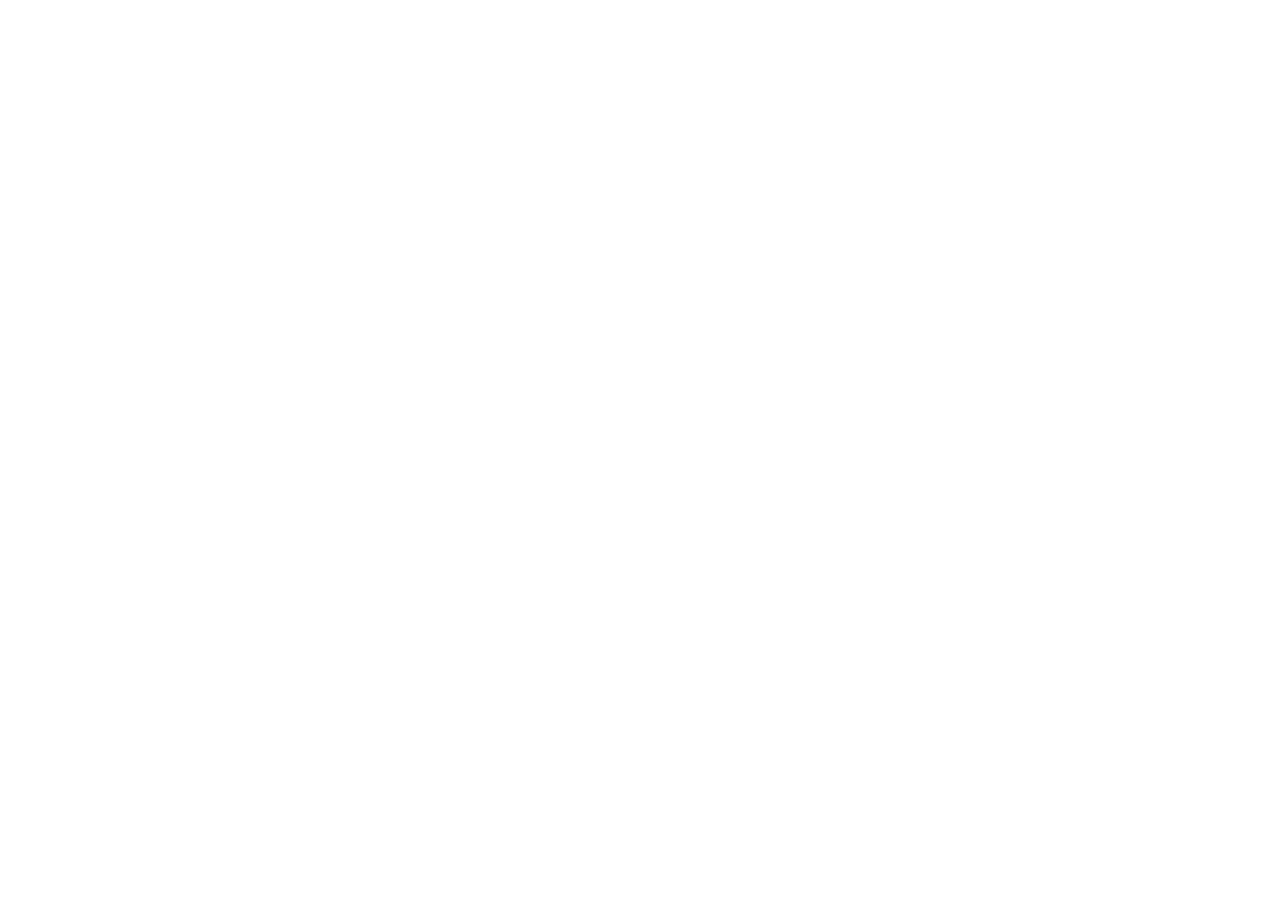
==== students/detra/detra.html @ 2f1594df "Initial commit, created html and css files" ====
<!DOCTYPE html>
<html lang="en">

<head>
    <meta charset="UTF-8">
    <meta name="viewport" content="width=device-width, initial-scale=1.0">
    <title>Document</title>
</head>

<body>

</body>

</html>
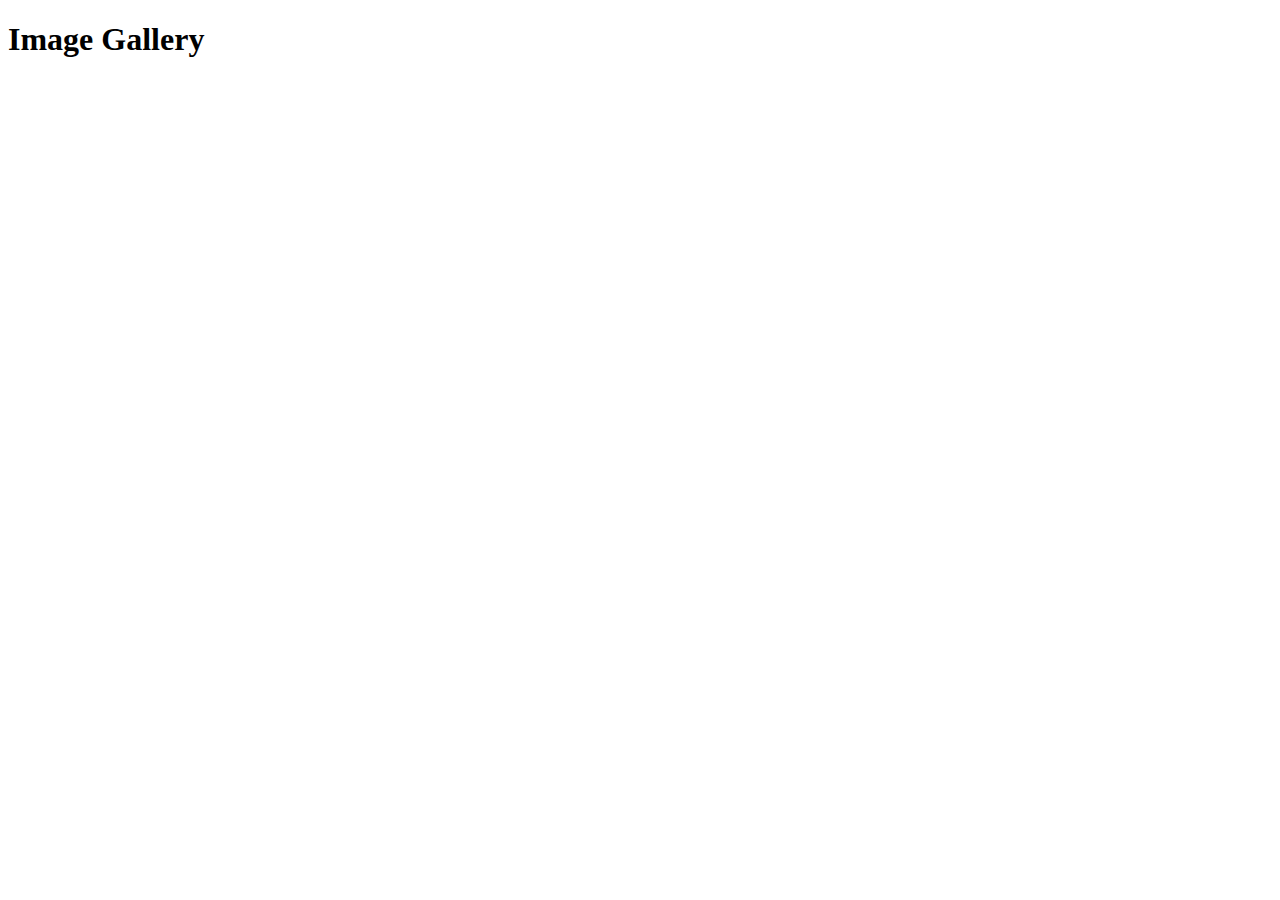
==== commit 1fb8fe5b: "WIP created html and css files" ====
--- a/students/detra/detra.html
+++ b/students/detra/detra.html
@@ -8,7 +8,42 @@
 </head>
 
 <body>
-
+    <header>
+        <h1>Image Gallery</h1>
+    </header>
+    <section>
+        <picture></picture>
+    </section>
 </body>
 
+
+<!--
+
+Assignment: Image Gallery
+You can add 8 images that you love from your life (pictures of your kids, your spouse or significant other, pictures you’ve taken -- the list goes on and on) or any random selection of pictures from a site like Unsplash. 
+
+Images should:
+All be the same height (done via CSS)
+Have a bit of space between each image
+Have alt text
+
+Site should:
+Be responsive. We should be able to see this on our laptop, our tablets, or our phones and see all your hard work!
+Be deployed via surge.sh
+
+Code should:
+Contain media queries, flexbox, or a mixture of both
+Be version controlled via GitHub
+Contain more than one git commit (commit often so we can see the progress)
+
+Your assignment will be marked complete when you’ve submitted a Google Doc via Google Classroom in the Assignment section with:
+A link to your surge.sh site
+A link to your GitHub repository containing all of your code
+
+
+
+
+
+-->
+
 </html>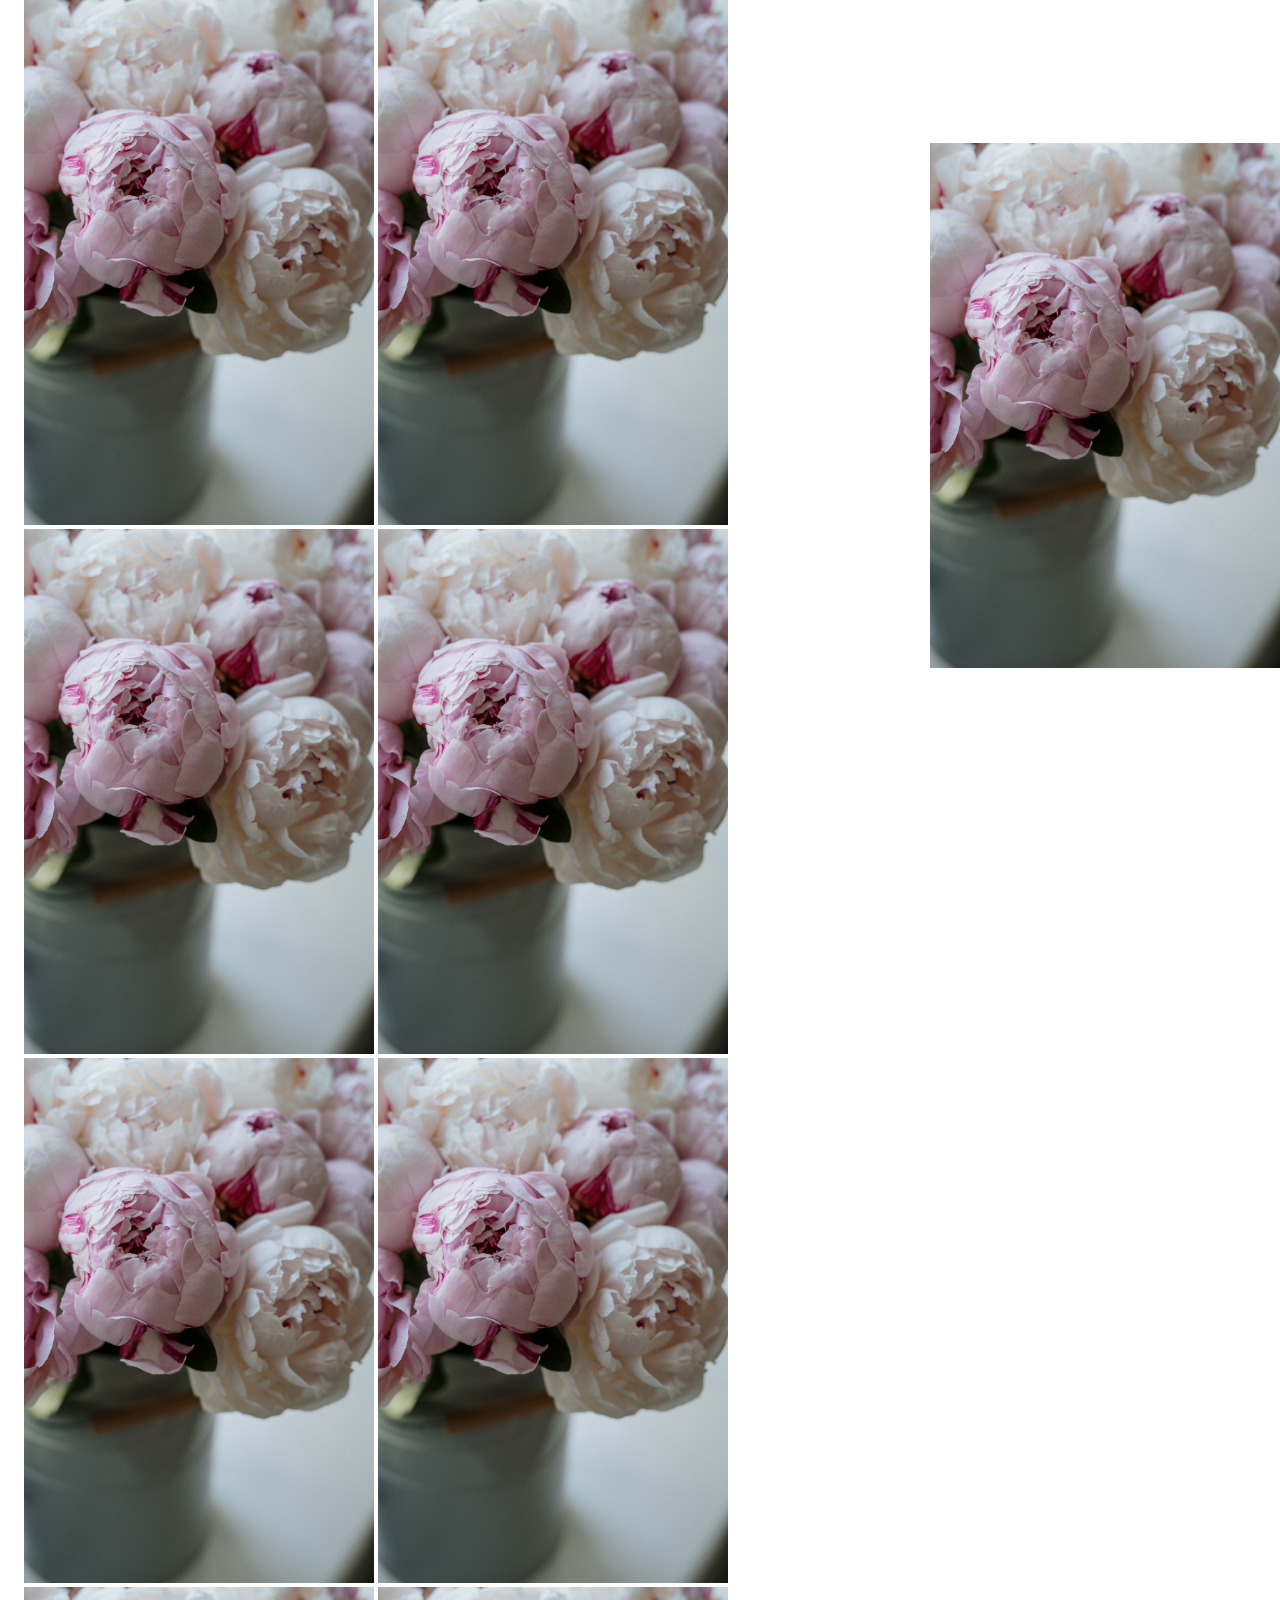
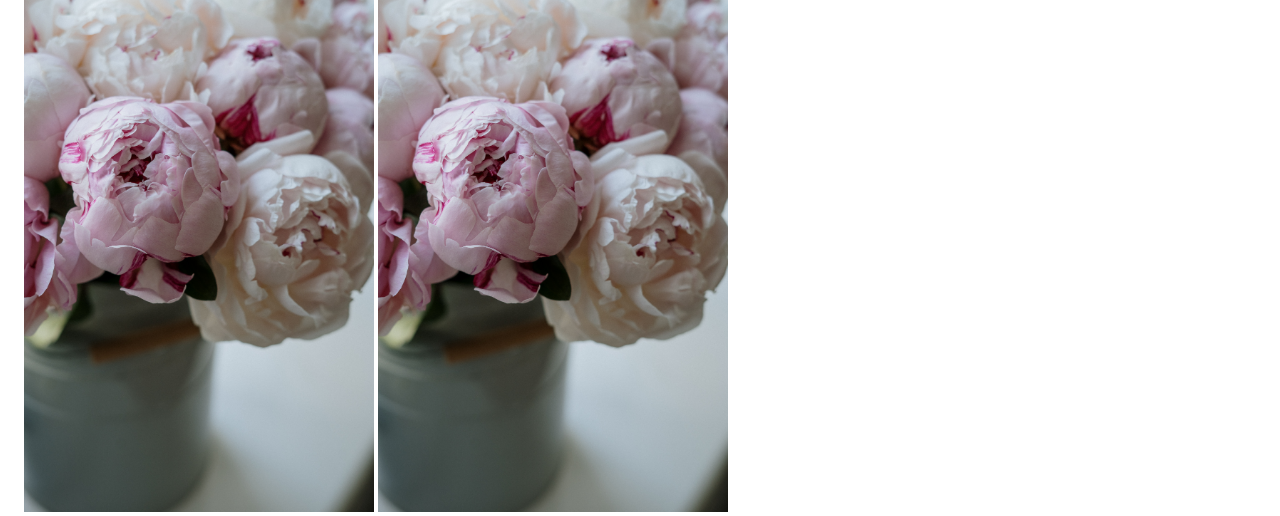
==== commit d2cb9a28: "WIP working on spacing" ====
--- a/students/detra/detra.html
+++ b/students/detra/detra.html
@@ -4,16 +4,28 @@
 <head>
     <meta charset="UTF-8">
     <meta name="viewport" content="width=device-width, initial-scale=1.0">
-    <title>Document</title>
+    <link rel="stylesheet" href="style.css">
+    <link href="https://fonts.googleapis.com/css2?family=Roboto:wght@100;300;400;500&display=swap" rel="stylesheet">
+    <title>Responsive Image Gallery</title>
 </head>
 
 <body>
-    <header>
-        <h1>Image Gallery</h1>
-    </header>
-    <section>
-        <picture></picture>
-    </section>
+
+    <div class="container">
+        <div class="img-gallery">
+            <img src="img/pexels-cottonbro-4499922.jpg" alt="flower">
+            <img src="img/pexels-cottonbro-4499922.jpg" alt="flower">
+            <img src="img/pexels-cottonbro-4499922.jpg" alt="flower">
+            <img src="img/pexels-cottonbro-4499922.jpg" alt="flower">
+            <img src="img/pexels-cottonbro-4499922.jpg" alt="flower">
+            <img src="img/pexels-cottonbro-4499922.jpg" alt="flower">
+            <img src="img/pexels-cottonbro-4499922.jpg" alt="flower">
+            <img src="img/pexels-cottonbro-4499922.jpg" alt="flower">
+        </div>
+    </div>
+    <img src="img/pexels-cottonbro-4499922.jpg" alt="flower">
+
+
 </body>
 
 
--- a/students/detra/style.css
+++ b/students/detra/style.css
@@ -0,0 +1,114 @@
+/*
+COLOR PALETTE
+Pink #ffc0b5
+#ffa393
+#ff9582 75%
+*/
+
+* {
+    margin: 0;
+    padding: 0;
+    box-sizing: border-box;
+}
+
+html {
+    font-family: 'Roboto', sans-serif;
+    font-size: 16px;
+}
+
+body {
+    width: 100%;
+    height: 90vh;
+    display: flex;
+}
+
+.container {
+    /*flex-wrap: wrap;
+    justify-content: center;
+    height: 95vh;
+    max-width: 1140px;
+    padding: 10px;
+    */
+    width: 100%;
+    max-width: 120rem;
+    margin: auto;
+    padding: 0 1.5rem;
+}
+
+/*
+h1 {
+    color: #ff9582;
+    font-weight: 400;
+}
+*/
+
+img {
+    width: 350px;
+    height: auto px;
+    margin: auto;
+}
+
+
+
+
+.img gallery {
+    width: 50%;
+    height: auto;
+}
+
+/*
+.item {
+    flex: auto;
+}
+
+.pinque {
+    background-color: #ffc0b5;
+}
+
+.dark-pinque {
+    background-color: #ff9582;
+}
+
+
+div {
+    background: #ff9582;
+    padding: 20px;
+}
+
+*/
+
+/*
+@media screen and (min-width: 780px) {
+    div {
+        background: blue;
+    }
+
+    .container {
+
+    }
+}
+
+@media screen and (min-width: 1200px) {
+
+}
+*/
+
+/*
+RECOMMENDED BREAK POINTS
+320px — 480px: Mobile devices
+481px — 768px: iPads, Tablets
+769px — 1024px: Small screens, laptops
+1025px — 1200px: Desktops, large screens
+1201px and more —  Extra large screens, TV
+*/
+
+/* 4 Types of @media
+all (or leave empty defaults to all) - for all screen sizes
+screen - desktop, tablets, and cell phones
+print - printers
+speech - screen readers
+
+(orientation: portrait)
+(orientation: landscape)
+
+*/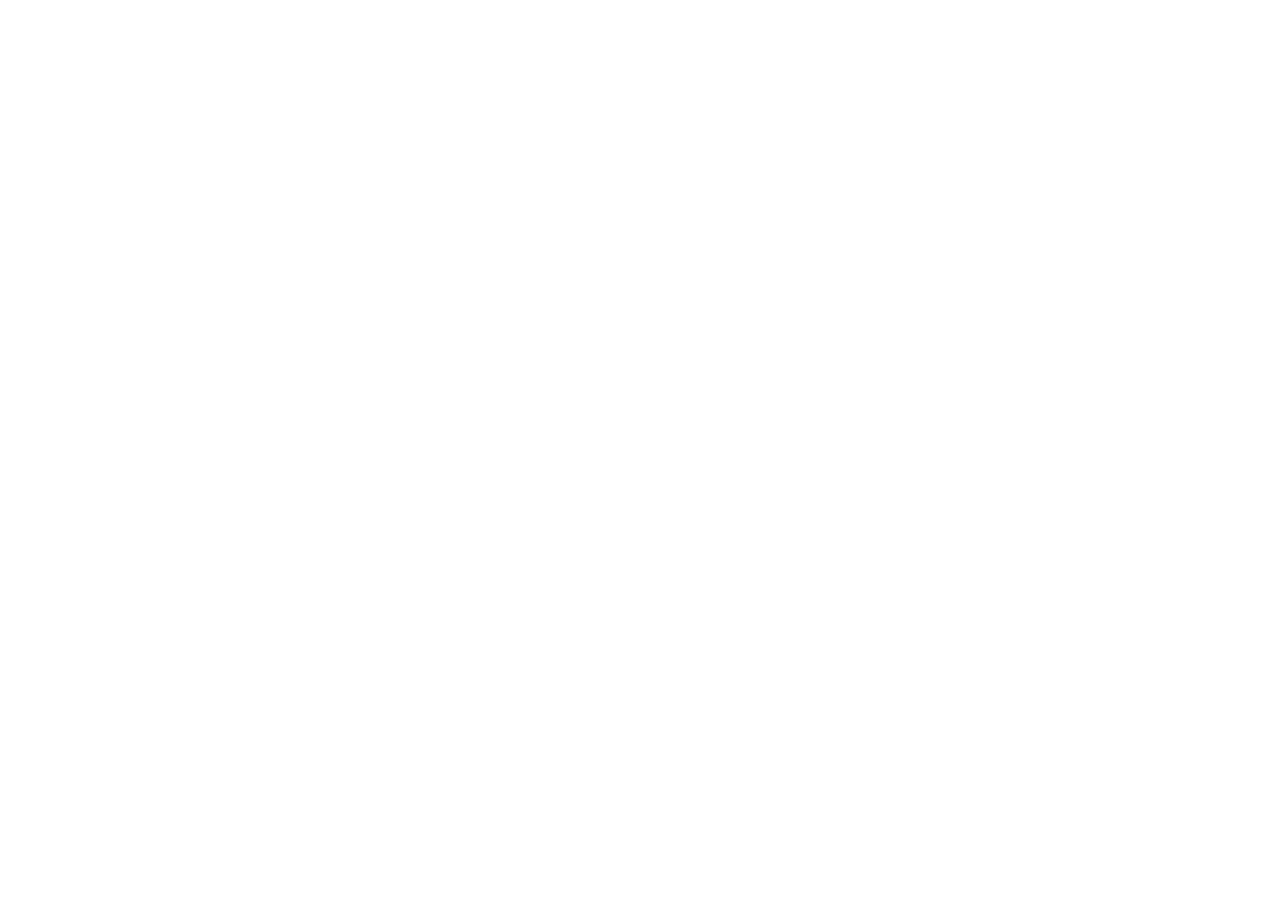
==== commit 7976014c: "updated images and starting fresh" ====
--- a/students/detra/detra.html
+++ b/students/detra/detra.html
@@ -5,30 +5,32 @@
     <meta charset="UTF-8">
     <meta name="viewport" content="width=device-width, initial-scale=1.0">
     <link rel="stylesheet" href="style.css">
+    <link rel="stylesheet" href="queries.css">
     <link href="https://fonts.googleapis.com/css2?family=Roboto:wght@100;300;400;500&display=swap" rel="stylesheet">
     <title>Responsive Image Gallery</title>
 </head>
 
 <body>
 
+  <!--  
     <div class="container">
         <div class="img-gallery">
-            <img src="img/pexels-cottonbro-4499922.jpg" alt="flower">
-            <img src="img/pexels-cottonbro-4499922.jpg" alt="flower">
-            <img src="img/pexels-cottonbro-4499922.jpg" alt="flower">
-            <img src="img/pexels-cottonbro-4499922.jpg" alt="flower">
-            <img src="img/pexels-cottonbro-4499922.jpg" alt="flower">
-            <img src="img/pexels-cottonbro-4499922.jpg" alt="flower">
-            <img src="img/pexels-cottonbro-4499922.jpg" alt="flower">
-            <img src="img/pexels-cottonbro-4499922.jpg" alt="flower">
+            <img src="img/bora-bora.jpg"
+                alt="Huts on the water with mountain in the back and a hammock on the peninsula">
+            <img src="img/footsteps.jpg" alt="footsteps on the beach shore">
+            <img src="img/beach-path.jpg" alt="clear water with pier leading to vaction huts on the water">
+            <img src="img/beach-shore.jpg" alt="rocky beach shore during a sunrise">
+            <img src="img/beach-waves.jpg" alt="sunset on the beach with crashing waves">
+            <img src="img/sailboat.jpg"
+                alt="sailboat in the water with northern ice capped mountains and rolling clouds in the background">
+            <img src="img/sunset-on-the-ocean.jpg" alt="on the ocean sunset">
+            <img src="img/shells.jpg" alt="beach sand with three shells colored in green, red, and brown">
         </div>
     </div>
-    <img src="img/pexels-cottonbro-4499922.jpg" alt="flower">
-
 
 </body>
 
-
+-->
 <!--
 
 Assignment: Image Gallery
--- a/students/detra/style.css
+++ b/students/detra/style.css
@@ -11,30 +11,28 @@
     box-sizing: border-box;
 }
 
-html {
+body {
     font-family: 'Roboto', sans-serif;
     font-size: 16px;
-}
-
-body {
-    width: 100%;
-    height: 90vh;
-    display: flex;
+    /*width: 100%;*/
 }
 
 .container {
-    /*flex-wrap: wrap;
+    display: flex;
+    height: 90vh;
+    /*
+    flex-wrap: wrap;
     justify-content: center;
-    height: 95vh;
+    height: 50vh;
     max-width: 1140px;
     padding: 10px;
-    */
+    
     width: 100%;
     max-width: 120rem;
     margin: auto;
     padding: 0 1.5rem;
 }
-
+*/
 /*
 h1 {
     color: #ff9582;
@@ -42,19 +40,24 @@
 }
 */
 
-img {
-    width: 350px;
-    height: auto px;
-    margin: auto;
+.img gallery {
+    display: grid;
+    grid-template-columns: 1fr 1fr 1fr 1fr;
+    grid-template-rows: auto;
+    grid-gap: 1.5rem;
+    width: 50%;
+    height: auto;
 }
 
 
+img {
+    height: 25rem;
+    margin: auto;
+    position: relative;
+    
+}
 
 
-.img gallery {
-    width: 50%;
-    height: auto;
-}
 
 /*
 .item {
--- a/students/detra/queries.css
+++ b/students/detra/queries.css
@@ -0,0 +1,22 @@
+/*BIG TABLET TO 1200PX: width smaller than the 1140px) */
+@media only screen and (max-width: 1200px) {
+
+}
+
+/*SMALL TABLET TO BIG TABLET: from 768px to 1023px */
+@media only screen and (max-width: 1023) {
+
+}
+
+
+/*SMALL PHONES TO SMALL TABLETS: from 481px to 767px */
+@media only screen and (max-width: 767px) {
+
+}
+
+/*
+SMALL PHONES: from 0 to 480px
+*/
+@media only screen and (max-width: 480px) {
+
+}
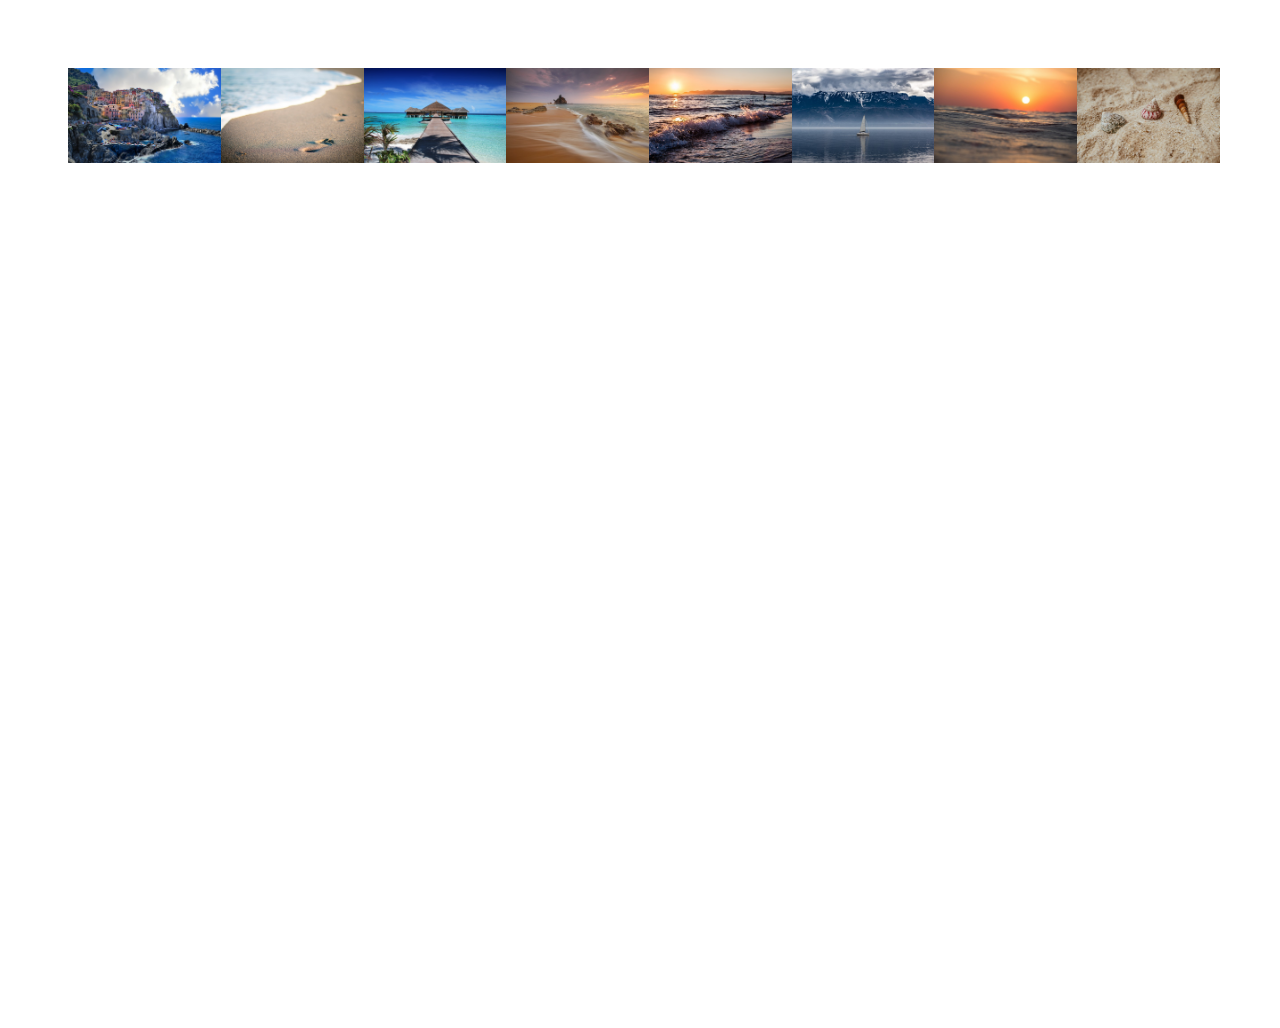
==== commit 8ced38d8: "fixed commented out a closing bracket, now starting over" ====
--- a/students/detra/detra.html
+++ b/students/detra/detra.html
@@ -12,7 +12,33 @@
 
 <body>
 
-  <!--  
+    <div class="container">
+        <h1></h1>
+        <div class="box img1"><img src="img/beach-mountain.jpg"
+                alt="colorful homes built on top of mountain clif on the ocean"></div>
+
+        <div class="box img2"><img src="img/footsteps.jpg" alt="footsteps on the beach shore"></div>
+
+        <div class="box img3"><img src="img/beach-path.jpg"
+                alt="clear water with pier leading to vaction huts on the water"></div>
+
+        <div class="box img4"><img src="img/beach-shore.jpg" alt="rocky beach shore during a sunrise"></div>
+
+        <div class="box img5"><img src="img/beach-waves.jpg" alt="sunset on the beach with crashing waves"></div>
+
+        <div class="box img6"><img src="img/sailboat.jpg"
+                alt="sailboat in the water with northern ice capped mountains and rolling clouds in the background">
+        </div>
+
+        <div class="box img7"><img src="img/sunset-on-the-ocean.jpg" alt="on the ocean sunset"></div>
+
+        <div class="box img8"><img src="img/shells.jpg"
+                alt="beach sand with three shells colored in green, red, and brown"></div>
+    </div>
+
+
+
+    <!--  
     <div class="container">
         <div class="img-gallery">
             <img src="img/bora-bora.jpg"
@@ -31,7 +57,7 @@
 </body>
 
 -->
-<!--
+    <!--
 
 Assignment: Image Gallery
 You can add 8 images that you love from your life (pictures of your kids, your spouse or significant other, pictures you’ve taken -- the list goes on and on) or any random selection of pictures from a site like Unsplash. 
--- a/students/detra/style.css
+++ b/students/detra/style.css
@@ -8,31 +8,54 @@
 * {
     margin: 0;
     padding: 0;
-    box-sizing: border-box;
-}
-
-body {
-    font-family: 'Roboto', sans-serif;
-    font-size: 16px;
-    /*width: 100%;*/
 }
 
 .container {
     display: flex;
-    height: 90vh;
+    flex-direction: row;
+    flex-wrap: wrap;
+    align-content: flex-start;
+    height: 100vh;
+    margin: 0 auto;
+    padding: 5%;
     /*
-    flex-wrap: wrap;
     justify-content: center;
     height: 50vh;
     max-width: 1140px;
     padding: 10px;
-    
     width: 100%;
     max-width: 120rem;
     margin: auto;
     padding: 0 1.5rem;
+    */
+}
+
+img {
+    width: 100%;
+    height: auto;
+    vertical-align: middle;
+    padding: .25em;
+}
+
+.img1 { flex: 1.6120; }
+.img2 { flex: 1.5023; }
+.img3 { flex: 1.4953; }
+.img4 { flex: 1.5023; }
+.img5 { flex: 1.5023; }
+.img6 { flex: 1.5023; }
+.img7 { flex: 1.5023; }
+.img8 { flex: 1.5023; }
+
+/*
+img {
+    height: 25rem;
+    margin: auto;
+    position: relative;
+    
 }
 */
+
+
 /*
 h1 {
     color: #ff9582;
@@ -40,6 +63,7 @@
 }
 */
 
+/*
 .img gallery {
     display: grid;
     grid-template-columns: 1fr 1fr 1fr 1fr;
@@ -48,14 +72,7 @@
     width: 50%;
     height: auto;
 }
-
-
-img {
-    height: 25rem;
-    margin: auto;
-    position: relative;
-    
-}
+*/
 
 
 
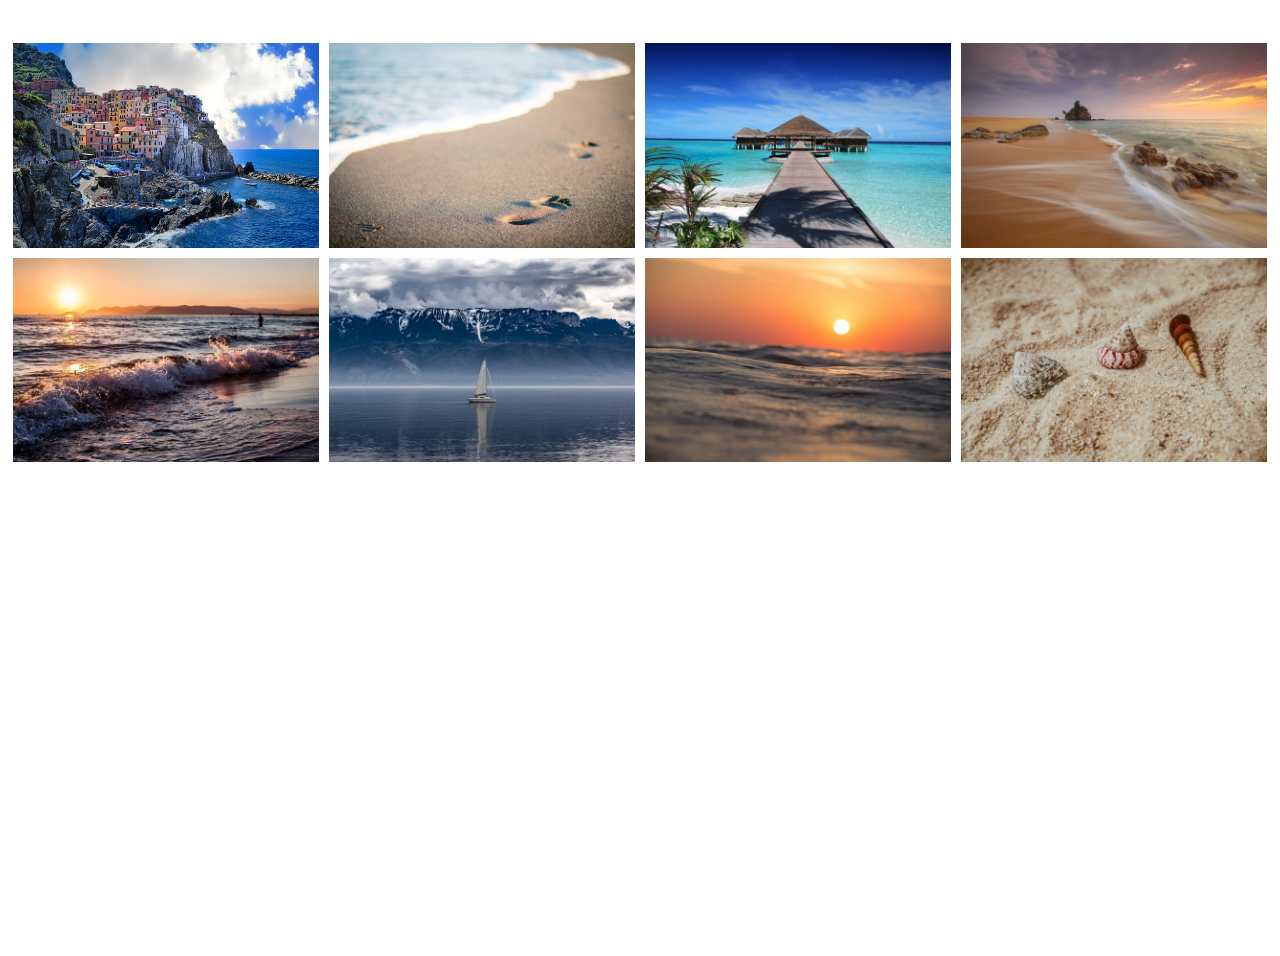
==== commit e99f9c8e: "responsive gallery, now to make them flow to one column" ====
--- a/students/detra/detra.html
+++ b/students/detra/detra.html
@@ -11,29 +11,34 @@
 </head>
 
 <body>
+    <div class="gallery-area">
+        <div class="container">
+            <div class="img-gallery"><img class="photo" src="img/beach-mountain.jpg"
+                    alt="colorful homes built on top of mountain clif on the ocean"></div>
 
-    <div class="container">
-        <h1></h1>
-        <div class="box img1"><img src="img/beach-mountain.jpg"
-                alt="colorful homes built on top of mountain clif on the ocean"></div>
+            <div class="img-gallery"><img class="photo" src="img/footsteps.jpg" alt="footsteps on the beach shore">
+            </div>
 
-        <div class="box img2"><img src="img/footsteps.jpg" alt="footsteps on the beach shore"></div>
+            <div class="img-gallery"><img class="photo" src="img/beach-path.jpg"
+                    alt="clear water with pier leading to vaction huts on the water"></div>
 
-        <div class="box img3"><img src="img/beach-path.jpg"
-                alt="clear water with pier leading to vaction huts on the water"></div>
+            <div class="img-gallery"><img class="photo" src="img/beach-shore.jpg"
+                    alt="rocky beach shore during a sunrise"></div>
 
-        <div class="box img4"><img src="img/beach-shore.jpg" alt="rocky beach shore during a sunrise"></div>
+            <div class="img-gallery"><img class="photo" src="img/beach-waves.jpg"
+                    alt="sunset on the beach with crashing waves"></div>
 
-        <div class="box img5"><img src="img/beach-waves.jpg" alt="sunset on the beach with crashing waves"></div>
+            <div class="img-gallery"><img class="photo" src="img/sailboat.jpg"
+                    alt="sailboat in the water with northern ice capped mountains and rolling clouds in the background">
+            </div>
 
-        <div class="box img6"><img src="img/sailboat.jpg"
-                alt="sailboat in the water with northern ice capped mountains and rolling clouds in the background">
+            <div class="img-gallery"><img class="photo" src="img/sunset-on-the-ocean.jpg" alt="on the ocean sunset">
+            </div>
+
+            <div class="img-gallery"><img class="photo" src="img/shells.jpg"
+                    alt="beach sand with three shells colored in green, red, and brown">
+            </div>
         </div>
-
-        <div class="box img7"><img src="img/sunset-on-the-ocean.jpg" alt="on the ocean sunset"></div>
-
-        <div class="box img8"><img src="img/shells.jpg"
-                alt="beach sand with three shells colored in green, red, and brown"></div>
     </div>
 
 
--- a/students/detra/style.css
+++ b/students/detra/style.css
@@ -5,130 +5,34 @@
 #ff9582 75%
 */
 
-* {
-    margin: 0;
-    padding: 0;
+/*================================
+FLEXBOX
+================================== */
+
+.gallery-area {
+    height: 100vh;
+    display: flex;
+    flex-direction: column;
+    align-items: center;
+    padding: 30px 0px 10px 0px;
 }
+
 
 .container {
     display: flex;
-    flex-direction: row;
     flex-wrap: wrap;
-    align-content: flex-start;
-    height: 100vh;
-    margin: 0 auto;
-    padding: 5%;
-    /*
-    justify-content: center;
-    height: 50vh;
-    max-width: 1140px;
-    padding: 10px;
-    width: 100%;
-    max-width: 120rem;
-    margin: auto;
-    padding: 0 1.5rem;
-    */
+    justify-content: space-between;
 }
 
-img {
-    width: 100%;
+.img-gallery {
+    display: flex;
+    justify-content: center;
+    width: 25%;
     height: auto;
-    vertical-align: middle;
-    padding: .25em;
 }
 
-.img1 { flex: 1.6120; }
-.img2 { flex: 1.5023; }
-.img3 { flex: 1.4953; }
-.img4 { flex: 1.5023; }
-.img5 { flex: 1.5023; }
-.img6 { flex: 1.5023; }
-.img7 { flex: 1.5023; }
-.img8 { flex: 1.5023; }
-
-/*
-img {
-    height: 25rem;
-    margin: auto;
-    position: relative;
-    
-}
-*/
-
-
-/*
-h1 {
-    color: #ff9582;
-    font-weight: 400;
-}
-*/
-
-/*
-.img gallery {
-    display: grid;
-    grid-template-columns: 1fr 1fr 1fr 1fr;
-    grid-template-rows: auto;
-    grid-gap: 1.5rem;
-    width: 50%;
-    height: auto;
-}
-*/
-
-
-
-/*
-.item {
-    flex: auto;
-}
-
-.pinque {
-    background-color: #ffc0b5;
-}
-
-.dark-pinque {
-    background-color: #ff9582;
-}
-
-
-div {
-    background: #ff9582;
-    padding: 20px;
-}
-
-*/
-
-/*
-@media screen and (min-width: 780px) {
-    div {
-        background: blue;
-    }
-
-    .container {
-
-    }
-}
-
-@media screen and (min-width: 1200px) {
-
-}
-*/
-
-/*
-RECOMMENDED BREAK POINTS
-320px — 480px: Mobile devices
-481px — 768px: iPads, Tablets
-769px — 1024px: Small screens, laptops
-1025px — 1200px: Desktops, large screens
-1201px and more —  Extra large screens, TV
-*/
-
-/* 4 Types of @media
-all (or leave empty defaults to all) - for all screen sizes
-screen - desktop, tablets, and cell phones
-print - printers
-speech - screen readers
-
-(orientation: portrait)
-(orientation: landscape)
-
-*/+.photo {
+    width: 97%;
+    margin-top: 5px;
+    margin-bottom: 5px;
+}--- a/students/detra/queries.css
+++ b/students/detra/queries.css
@@ -4,19 +4,44 @@
 }
 
 /*SMALL TABLET TO BIG TABLET: from 768px to 1023px */
-@media only screen and (max-width: 1023) {
+@media only screen and (max-width: 1023px) {
 
 }
 
 
 /*SMALL PHONES TO SMALL TABLETS: from 481px to 767px */
 @media only screen and (max-width: 767px) {
-
+    .container {
+        /* flex-direction: column; */
+        
+    }
 }
 
 /*
 SMALL PHONES: from 0 to 480px
 */
 @media only screen and (max-width: 480px) {
+    .container {
+        width: 100%;
+    }
+}
 
-}
+/*
+RECOMMENDED BREAK POINTS
+320px — 480px: Mobile devices
+481px — 768px: iPads, Tablets
+769px — 1024px: Small screens, laptops
+1025px — 1200px: Desktops, large screens
+1201px and more —  Extra large screens, TV
+*/
+
+/* 4 Types of @media
+all (or leave empty defaults to all) - for all screen sizes
+screen - desktop, tablets, and cell phones
+print - printers
+speech - screen readers
+
+(orientation: portrait)
+(orientation: landscape)
+
+*/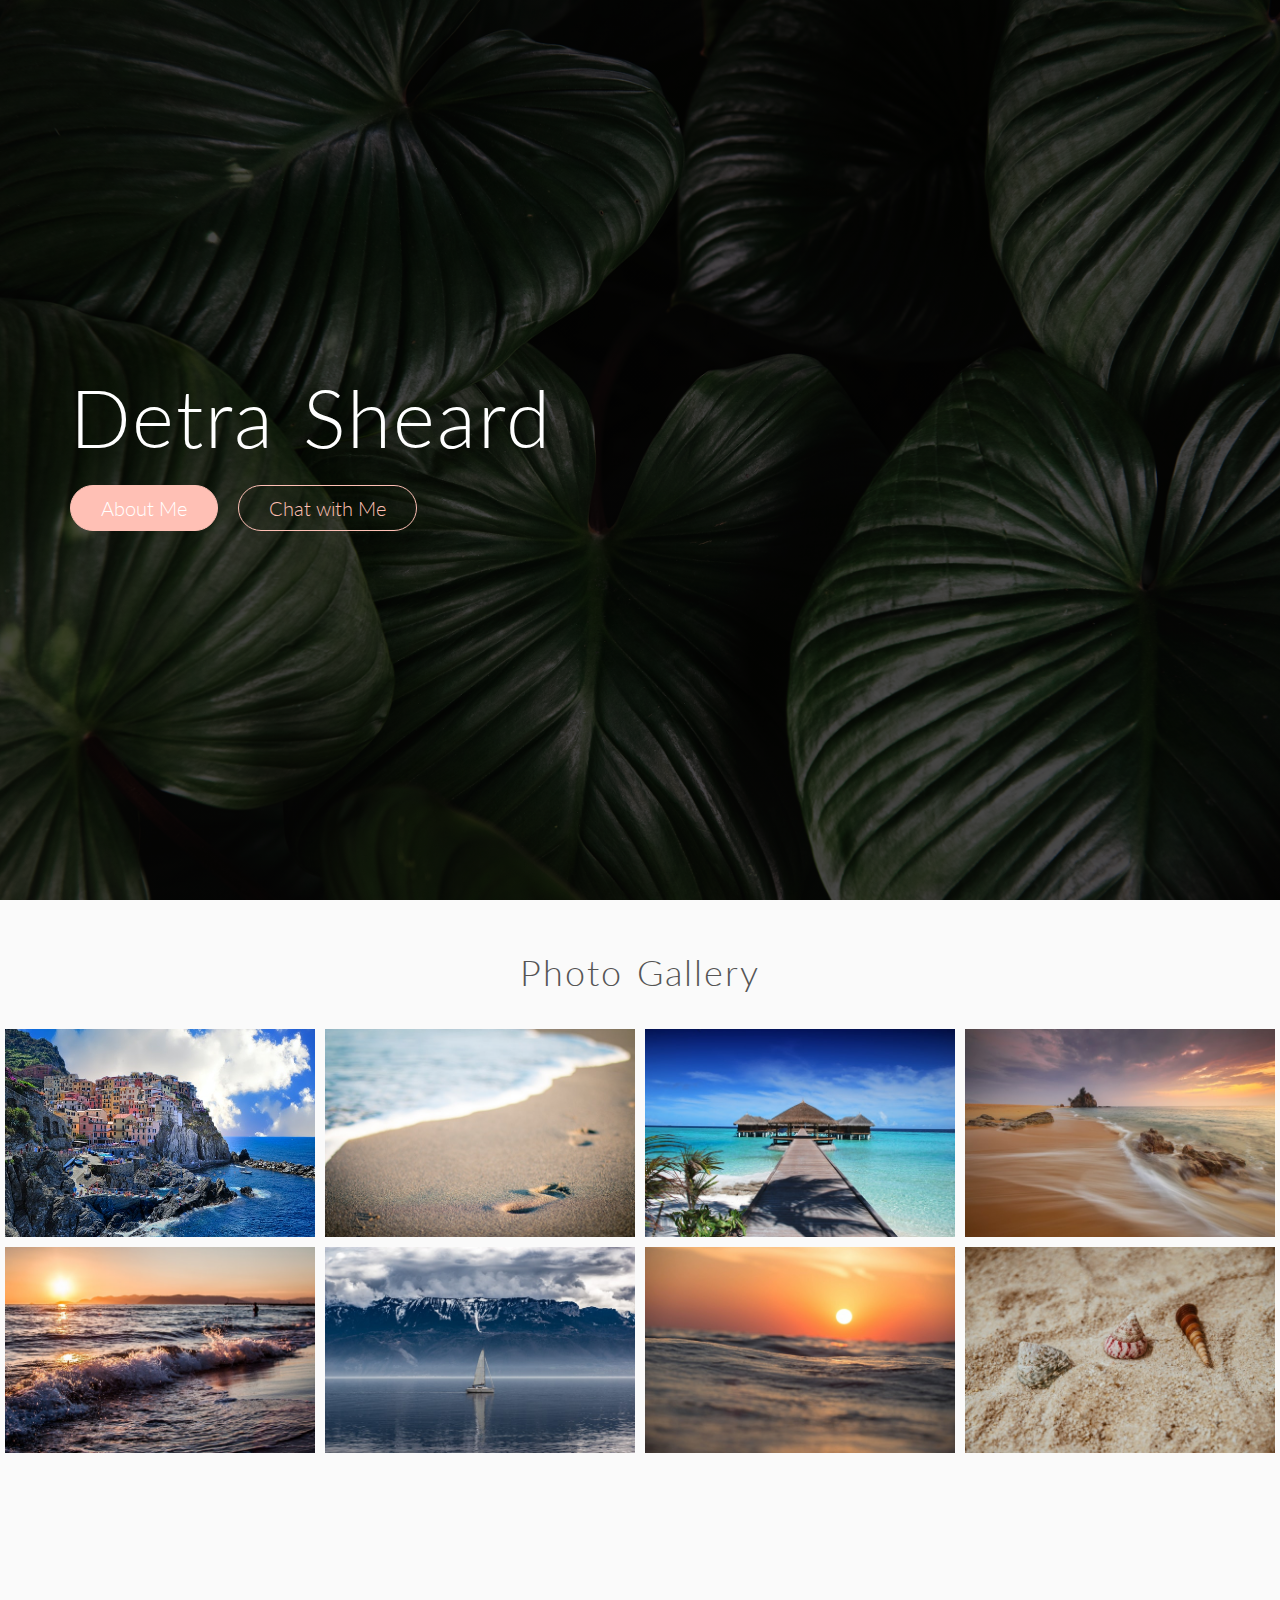
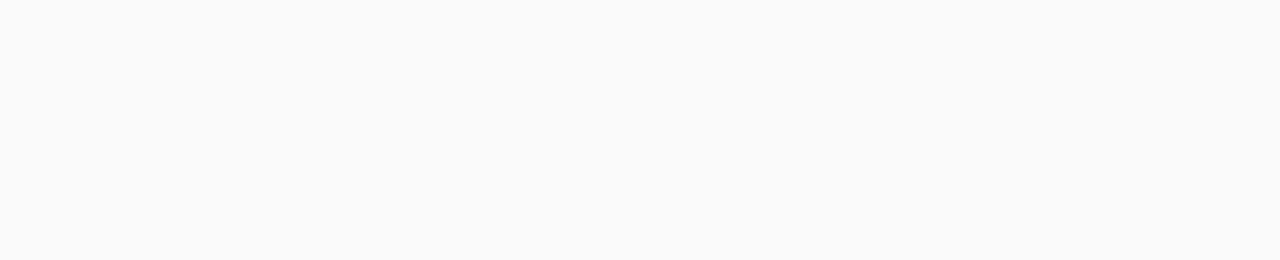
==== commit 14eab93b: "adding hero img" ====
--- a/students/detra/detra.html
+++ b/students/detra/detra.html
@@ -6,12 +6,27 @@
     <meta name="viewport" content="width=device-width, initial-scale=1.0">
     <link rel="stylesheet" href="style.css">
     <link rel="stylesheet" href="queries.css">
-    <link href="https://fonts.googleapis.com/css2?family=Roboto:wght@100;300;400;500&display=swap" rel="stylesheet">
+    <link href="https://fonts.googleapis.com/css2?family=Lato:ital,wght@0,100;0,300;0,400;1,300&display=swap"
+        rel="stylesheet">
     <title>Responsive Image Gallery</title>
 </head>
 
 <body>
+    <header>
+        <!--
+        <nav class="ds-logo">
+            <img src="img/DS Logo.png" alt="Detra Sheard initial logo">
+        </nav>
+        -->
+
+        <div class="hero-text-box">
+            <h1>Detra Sheard</h1>
+            <a class="btn btn-full" href="#">About Me</a>
+            <a class="btn btn-ghost" href="https://calendly.com/detrasheard" target="blank_">Chat with Me</a>
+        </div>
+    </header>
     <div class="gallery-area">
+        <h2>Photo Gallery</h2>
         <div class="container">
             <div class="img-gallery"><img class="photo" src="img/beach-mountain.jpg"
                     alt="colorful homes built on top of mountain clif on the ocean"></div>
--- a/students/detra/style.css
+++ b/students/detra/style.css
@@ -5,8 +5,113 @@
 #ff9582 75%
 */
 
+* {
+    margin: 0;
+}
+
+
+html {
+    color: #555;
+    font-family: 'Lato', 'Arial', sans-serif;
+    font-weight: 300;
+    font-size: 20px;
+    text-rendering: optimizeLegibility;
+}
+
+
+/* ----- HEADINGS -----*/
+h1,
+h2 {
+    font-weight: 300;
+    text-decoration: uppercase;
+    letter-spacing: 2px;
+}
+
+h1 {
+    margin-top: 0px;
+    margin-bottom: 20px;
+    color: #fff;
+    font-size: 400%;
+    word-spacing: 4px;
+}
+
+h2 {
+    font-size: 180%;
+    word-spacing: 2px;
+    text-align: center;
+    margin-bottom: 30px;
+}
+
+/* ----- BUTTONS -----*/
+.btn:link,
+.btn:visited {
+    display: inline-block;
+    padding: 10px 30px;
+    font-weight: 300;
+    text-decoration: none;
+    border-radius: 200px;
+    transition: background-color 0.2s, border 0.2s, color 0.2s;
+}
+
+
+.btn-full:link,
+.btn-full:visited {
+    background-color: #ffc0b5;
+    border: 1px solid #ffc0b5;
+    color: #fff;
+    margin-right: 15px;
+}
+
+.btn-ghost:link,
+.btn-ghost:visited {
+    border: 1px solid #ffc0b5;
+    color: #ffc0b5;
+}
+
+.btn:hover,
+.btn:active {
+    background-color: #ff9582;
+}
+
+.btn-full:hover,
+.btn-full:active {
+    border: 1px solid #ff9582;
+}
+
+.btn-ghost:hover,
+.btn-ghost:active {
+    border: 1px solid #ff9582;
+    color: #fff;
+}
+
+/* --------------------------------------------------------- */
+/*  HEADER  */
+/* --------------------------------------------------------- */
+
+header {
+    background-image: linear-gradient(rgba(0, 0, 0, 0.7), rgba(0, 0, 0, 0.7) ), url(img/hero.jpg);
+    background-size: cover;
+    background-position: center;
+    height: 100vh;
+}
+
+.hero-text-box {
+    position: absolute;
+    width: 1140px;
+    top: 50%;
+    left: 50%;
+    transform: translate(-50%, -50%);
+}
+
+.ds-logo {
+    height: 50px;
+    width: 100%;
+    float: left;
+    margin-top: 20px;
+}
+
 /*================================
-FLEXBOX
+PHOTO GALLERY
 ================================== */
 
 .gallery-area {
@@ -14,7 +119,8 @@
     display: flex;
     flex-direction: column;
     align-items: center;
-    padding: 30px 0px 10px 0px;
+    padding: 50px 0px 10px 0px;
+    background: rgba(0, 0, 0, 0.02);
 }
 
 
@@ -35,4 +141,6 @@
     width: 97%;
     margin-top: 5px;
     margin-bottom: 5px;
-}+}
+
+
--- a/students/detra/queries.css
+++ b/students/detra/queries.css
@@ -12,8 +12,10 @@
 /*SMALL PHONES TO SMALL TABLETS: from 481px to 767px */
 @media only screen and (max-width: 767px) {
     .container {
-        /* flex-direction: column; */
-        
+        flex-direction: column;
+    }
+    .img-gallery {
+        width: 100%;
     }
 }
 
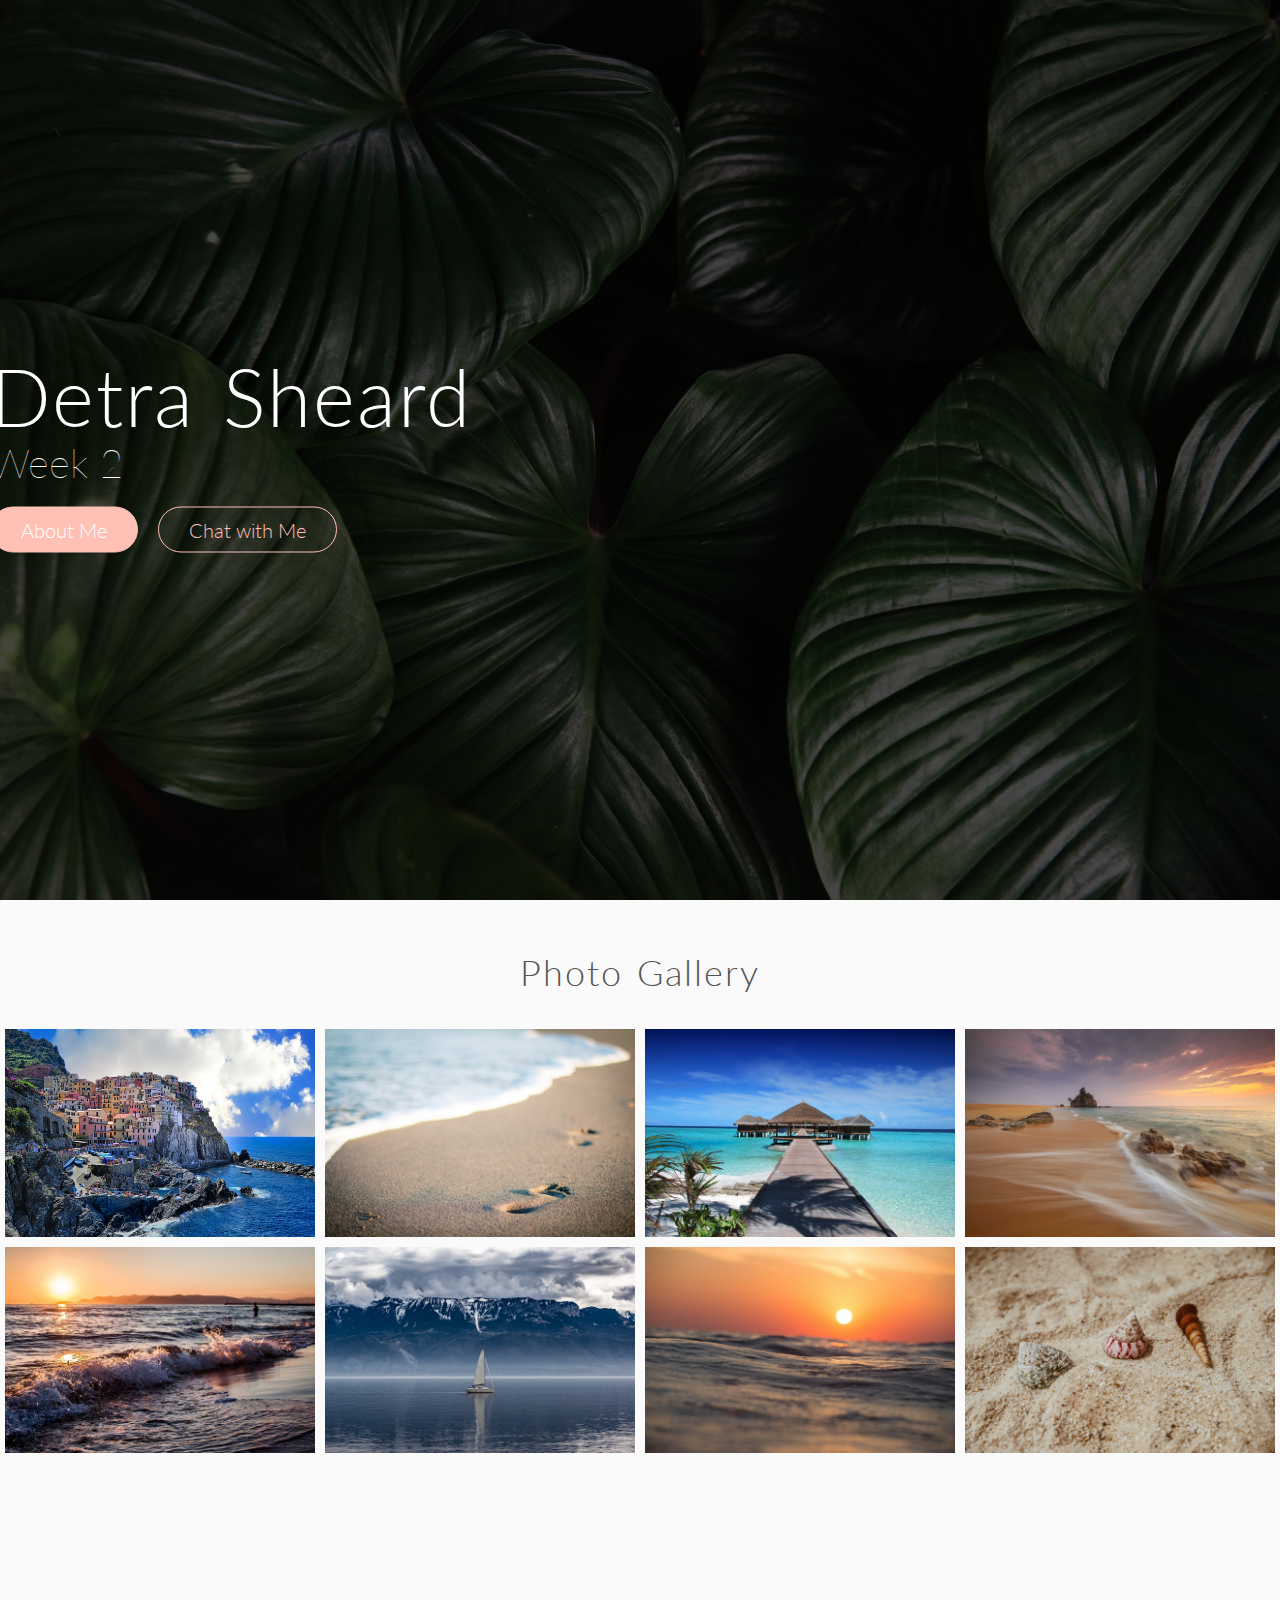
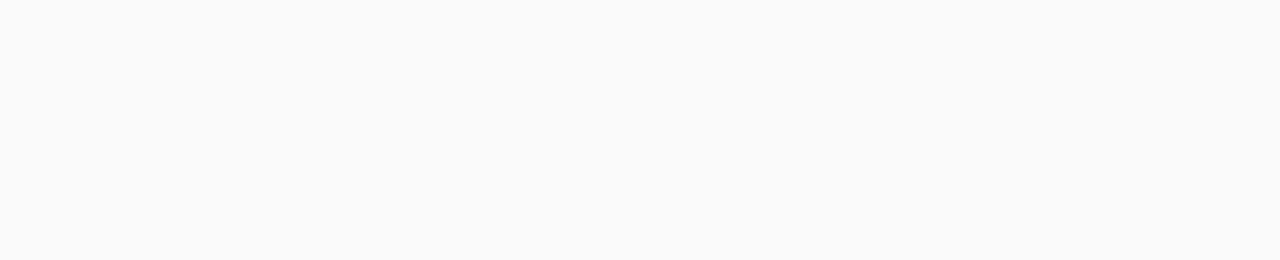
==== commit 28309999: "WIP making changes" ====
--- a/students/detra/detra.html
+++ b/students/detra/detra.html
@@ -21,6 +21,7 @@
 
         <div class="hero-text-box">
             <h1>Detra Sheard</h1>
+            <h3 class="week-num"> Week 2</h3>
             <a class="btn btn-full" href="#">About Me</a>
             <a class="btn btn-ghost" href="https://calendly.com/detrasheard" target="blank_">Chat with Me</a>
         </div>
--- a/students/detra/style.css
+++ b/students/detra/style.css
@@ -95,20 +95,31 @@
     height: 100vh;
 }
 
-.hero-text-box {
-    position: absolute;
-    width: 1140px;
-    top: 50%;
-    left: 50%;
-    transform: translate(-50%, -50%);
-}
-
 .ds-logo {
     height: 50px;
     width: 100%;
     float: left;
     margin-top: 20px;
 }
+
+.hero-text-box {
+    position: absolute;
+    width: 1300px;
+    top: 50%;
+    left: 50%;
+    transform: translate(-50%, -50%);
+}
+
+.week-num {
+    margin-top: -25px;
+    margin-bottom: 20px;
+    color: #fff;
+    font-size: 200%;
+    font-weight: 100;
+    word-spacing: 1px;
+}
+
+
 
 /*================================
 PHOTO GALLERY
--- a/students/detra/queries.css
+++ b/students/detra/queries.css
@@ -11,11 +11,19 @@
 
 /*SMALL PHONES TO SMALL TABLETS: from 481px to 767px */
 @media only screen and (max-width: 767px) {
+    * {
+        margin: 0;
+    }
     .container {
         flex-direction: column;
     }
+
     .img-gallery {
         width: 100%;
+    }
+    
+    .hero-text-box {
+        
     }
 }
 
